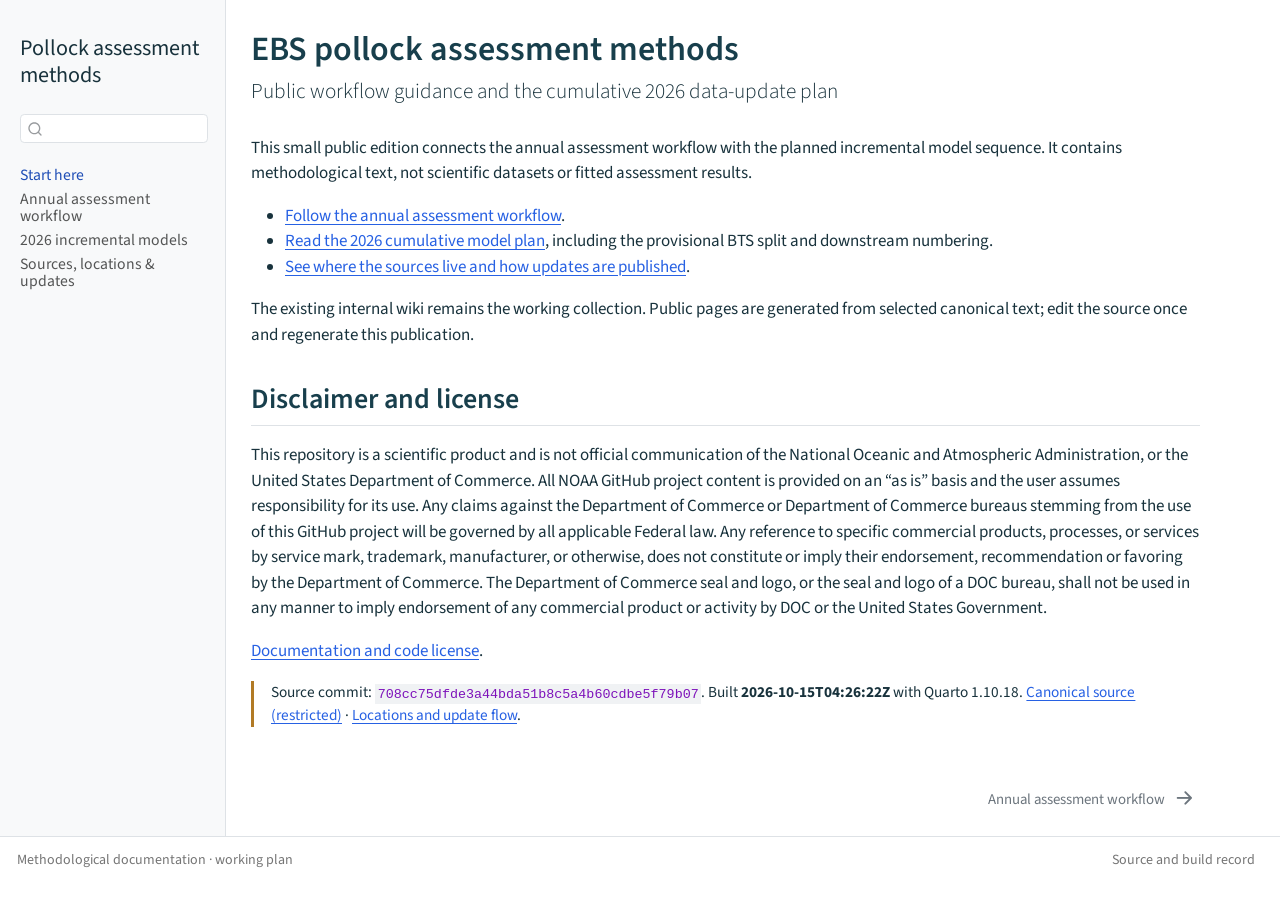
==== docs/index.html @ fc941b64 "Publish methodology generated from canonical source 708cc75" ====
<!DOCTYPE html>
<html xmlns="http://www.w3.org/1999/xhtml" lang="en-US" xml:lang="en-US"><head>

<meta charset="utf-8">
<meta name="generator" content="quarto-1.10.18">

<meta name="viewport" content="width=device-width, initial-scale=1.0, user-scalable=yes">


<title>EBS pollock assessment methods – Pollock assessment methods</title>
<style>
/* Default styles provided by pandoc.
** See https://pandoc.org/MANUAL.html#variables-for-html for config info.
*/
span.smallcaps{font-variant: small-caps;}
div.columns{display: flex; gap: 1.5em;}
div.column{flex: auto;}
@media screen {
div.columns{gap: min(4vw, 1.5em);}
div.column{overflow-x: auto;}
}
div.hanging-indent{margin-left: 1.5em; text-indent: -1.5em;}
ul.task-list{list-style: none;}
ul.task-list li input[type="checkbox"] {
  width: 0.8em;
  margin: 0 0.8em 0.2em -1em; /* quarto-specific, see https://github.com/quarto-dev/quarto-cli/issues/4556 */ 
  vertical-align: middle;
}
</style>


<script src="site_libs/quarto-nav/quarto-nav.js"></script>
<script src="site_libs/quarto-nav/headroom.min.js"></script>
<script src="site_libs/clipboard/clipboard.min.js"></script>
<script src="site_libs/quarto-search/autocomplete.umd.js"></script>
<script src="site_libs/quarto-search/fuse.min.js"></script>
<script src="site_libs/quarto-search/quarto-search.js"></script>
<meta name="quarto:offset" content="./">
<link href="./ebs-assessment-workflow.html" rel="next">
<script src="site_libs/quarto-html/quarto.js" type="module"></script>
<script src="site_libs/quarto-html/tabsets/tabsets.js" type="module"></script>
<script src="site_libs/quarto-html/popper.min.js"></script>
<script src="site_libs/quarto-html/tippy.umd.min.js"></script>
<script src="site_libs/quarto-html/anchor.min.js"></script>
<link href="site_libs/quarto-html/tippy.css" rel="stylesheet">
<link href="site_libs/quarto-html/quarto-syntax-highlighting-64a204ab8560d761af7679ceaba22944.css" rel="stylesheet" id="quarto-text-highlighting-styles">
<script src="site_libs/bootstrap/bootstrap.min.js"></script>
<link href="site_libs/bootstrap/bootstrap-icons.css" rel="stylesheet">
<link href="site_libs/bootstrap/bootstrap-2c353fb1ee9795f3e46801e7bd733d82.min.css" rel="stylesheet" append-hash="true" id="quarto-bootstrap" data-mode="light">
<script id="quarto-search-options" type="application/json">{
  "location": "sidebar",
  "copy-button": false,
  "collapse-after": 3,
  "panel-placement": "start",
  "type": "textbox",
  "limit": 50,
  "keyboard-shortcut": [
    "f",
    "/",
    "s"
  ],
  "language": {
    "search-no-results-text": "No results",
    "search-matching-documents-text": "matching documents",
    "search-copy-link-title": "Copy link to search",
    "search-hide-matches-text": "Hide additional matches",
    "search-more-match-text": "more match in this document",
    "search-more-matches-text": "more matches in this document",
    "search-clear-button-title": "Clear",
    "search-text-placeholder": "",
    "search-detached-cancel-button-title": "Cancel",
    "search-submit-button-title": "Submit",
    "search-label": "Search"
  }
}</script>


<link rel="stylesheet" href="styles.css">
</head>

<body class="nav-sidebar docked fullcontent quarto-light">

<div id="quarto-search-results"></div>
  <header id="quarto-header" class="headroom fixed-top">
  <nav class="quarto-secondary-nav">
    <div class="container-fluid d-flex">
      <button type="button" class="quarto-btn-toggle btn" data-bs-toggle="collapse" role="button" data-bs-target=".quarto-sidebar-collapse-item" aria-controls="quarto-sidebar" aria-expanded="false" aria-label="Toggle sidebar navigation" onclick="if (window.quartoToggleHeadroom) { window.quartoToggleHeadroom(); }">
        <i class="bi bi-layout-text-sidebar-reverse"></i>
      </button>
        <nav class="quarto-page-breadcrumbs" aria-label="breadcrumb"><ol class="breadcrumb"><li class="breadcrumb-item"><a href="./index.html">Start here</a></li></ol></nav>
        <a class="flex-grow-1" role="navigation" data-bs-toggle="collapse" data-bs-target=".quarto-sidebar-collapse-item" aria-controls="quarto-sidebar" aria-expanded="false" aria-label="Toggle sidebar navigation" onclick="if (window.quartoToggleHeadroom) { window.quartoToggleHeadroom(); }">      
        </a>
      <button type="button" class="btn quarto-search-button" aria-label="Search" onclick="window.quartoOpenSearch();">
        <i class="bi bi-search"></i>
      </button>
    </div>
  </nav>
</header>
<!-- content -->
<div id="quarto-content" class="quarto-container page-columns page-rows-contents page-layout-article">
<!-- sidebar -->
  <nav id="quarto-sidebar" class="sidebar collapse collapse-horizontal quarto-sidebar-collapse-item sidebar-navigation docked overflow-auto">
    <div class="pt-lg-2 mt-2 text-left sidebar-header">
    <div class="sidebar-title mb-0 py-0">
      <a href="./">Pollock assessment methods</a> 
    </div>
      </div>
        <div class="mt-2 flex-shrink-0 align-items-center">
        <div class="sidebar-search">
        <div id="quarto-search" class="" title="Search"></div>
        </div>
        </div>
    <div class="sidebar-menu-container"> 
    <ul class="list-unstyled mt-1">
        <li class="sidebar-item">
  <div class="sidebar-item-container"> 
  <a href="./index.html" class="sidebar-item-text sidebar-link active">
 <span class="menu-text">Start here</span></a>
  </div>
</li>
        <li class="sidebar-item">
  <div class="sidebar-item-container"> 
  <a href="./ebs-assessment-workflow.html" class="sidebar-item-text sidebar-link">
 <span class="menu-text">Annual assessment workflow</span></a>
  </div>
</li>
        <li class="sidebar-item">
  <div class="sidebar-item-container"> 
  <a href="./incremental-models-2026.html" class="sidebar-item-text sidebar-link">
 <span class="menu-text">2026 incremental models</span></a>
  </div>
</li>
        <li class="sidebar-item">
  <div class="sidebar-item-container"> 
  <a href="./where-things-live.html" class="sidebar-item-text sidebar-link">
 <span class="menu-text">Sources, locations &amp; updates</span></a>
  </div>
</li>
    </ul>
    </div>
</nav>
<div id="quarto-sidebar-glass" class="quarto-sidebar-collapse-item" data-bs-toggle="collapse" data-bs-target=".quarto-sidebar-collapse-item"></div>
<!-- margin-sidebar -->
    
<!-- main -->
<main class="content" id="quarto-document-content">

<header id="title-block-header" class="quarto-title-block default">
<div class="quarto-title">
<h1 class="title">EBS pollock assessment methods</h1>
<p class="subtitle lead">Public workflow guidance and the cumulative 2026 data-update plan</p>
</div>



<div class="quarto-title-meta">

    
  
    
  </div>
  


</header>


<p>This small public edition connects the annual assessment workflow with the planned incremental model sequence. It contains methodological text, not scientific datasets or fitted assessment results.</p>
<ul>
<li><a href="./ebs-assessment-workflow.html">Follow the annual assessment workflow</a>.</li>
<li><a href="./incremental-models-2026.html">Read the 2026 cumulative model plan</a>, including the provisional BTS split and downstream numbering.</li>
<li><a href="./where-things-live.html">See where the sources live and how updates are published</a>.</li>
</ul>
<p>The existing internal wiki remains the working collection. Public pages are generated from selected canonical text; edit the source once and regenerate this publication.</p>
<section id="disclaimer-and-license" class="level2">
<h2 class="anchored" data-anchor-id="disclaimer-and-license">Disclaimer and license</h2>
<p>This repository is a scientific product and is not official communication of the National Oceanic and Atmospheric Administration, or the United States Department of Commerce. All NOAA GitHub project content is provided on an “as is” basis and the user assumes responsibility for its use. Any claims against the Department of Commerce or Department of Commerce bureaus stemming from the use of this GitHub project will be governed by all applicable Federal law. Any reference to specific commercial products, processes, or services by service mark, trademark, manufacturer, or otherwise, does not constitute or imply their endorsement, recommendation or favoring by the Department of Commerce. The Department of Commerce seal and logo, or the seal and logo of a DOC bureau, shall not be used in any manner to imply endorsement of any commercial product or activity by DOC or the United States Government.</p>
<p><a href="https://github.com/afsc-assessments/pollock_prep_site/blob/main/LICENSE">Documentation and code license</a>.</p>
<div class="release-record">
<p>Source commit: <code>708cc75dfde3a44bda51b8c5a4b60cdbe5f79b07</code>. Built <strong>2026-10-15T04:26:22Z</strong> with Quarto 1.10.18. <a href="https://github.com/noaa-afsc/pollock_prep/tree/708cc75dfde3a44bda51b8c5a4b60cdbe5f79b07">Canonical source (restricted)</a> · <a href="./where-things-live.html">Locations and update flow</a>.</p>
</div>


</section>

</main> <!-- /main -->
<script id="quarto-html-after-body" type="application/javascript">
  window.document.addEventListener("DOMContentLoaded", function (event) {
    const icon = "";
    const anchorJS = new window.AnchorJS();
    anchorJS.options = {
      placement: 'right',
      icon: icon
    };
    anchorJS.add('.anchored');
    const isCodeAnnotation = (el) => {
      for (const clz of el.classList) {
        if (clz.startsWith('code-annotation-')) {                     
          return true;
        }
      }
      return false;
    }
    const onCopySuccess = function(e) {
      // button target
      const button = e.trigger;
      // don't keep focus
      button.blur();
      // flash "checked"
      button.classList.add('code-copy-button-checked');
      var currentTitle = button.getAttribute("title");
      button.setAttribute("title", "Copied!");
      let tooltip;
      if (window.bootstrap) {
        button.setAttribute("data-bs-toggle", "tooltip");
        button.setAttribute("data-bs-placement", "left");
        button.setAttribute("data-bs-title", "Copied!");
        tooltip = new bootstrap.Tooltip(button, 
          { trigger: "manual", 
            customClass: "code-copy-button-tooltip",
            offset: [0, -8]});
        tooltip.show();    
      }
      setTimeout(function() {
        if (tooltip) {
          tooltip.hide();
          button.removeAttribute("data-bs-title");
          button.removeAttribute("data-bs-toggle");
          button.removeAttribute("data-bs-placement");
        }
        button.setAttribute("title", currentTitle);
        button.classList.remove('code-copy-button-checked');
      }, 1000);
      // clear code selection
      e.clearSelection();
    }
    const getTextToCopy = function(trigger) {
      const outerScaffold = trigger.parentElement.cloneNode(true);
      const codeEl = outerScaffold.querySelector('code');
      for (const childEl of codeEl.children) {
        if (isCodeAnnotation(childEl)) {
          childEl.remove();
        }
      }
      return codeEl.innerText;
    }
    const clipboard = new window.ClipboardJS('.code-copy-button:not([data-in-quarto-modal])', {
      text: getTextToCopy
    });
    clipboard.on('success', onCopySuccess);
    if (window.document.getElementById('quarto-embedded-source-code-modal')) {
      const clipboardModal = new window.ClipboardJS('.code-copy-button[data-in-quarto-modal]', {
        text: getTextToCopy,
        container: window.document.getElementById('quarto-embedded-source-code-modal')
      });
      clipboardModal.on('success', onCopySuccess);
    }
      var localhostRegex = new RegExp(/^(?:http|https):\/\/localhost\:?[0-9]*\//);
      var mailtoRegex = new RegExp(/^mailto:/);
        var filterRegex = new RegExp("https:\/\/afsc-assessments\.github\.io\/pollock_prep_site\/");
      var isInternal = (href) => {
          return filterRegex.test(href) || localhostRegex.test(href) || mailtoRegex.test(href);
      }
      // Inspect non-navigation links and adorn them if external
     var links = window.document.querySelectorAll('a[href]:not(.nav-link):not(.navbar-brand):not(.toc-action):not(.sidebar-link):not(.sidebar-item-toggle):not(.pagination-link):not(.no-external):not([aria-hidden]):not(.dropdown-item):not(.quarto-navigation-tool):not(.about-link)');
      for (var i=0; i<links.length; i++) {
        const link = links[i];
        if (!isInternal(link.href)) {
          // undo the damage that might have been done by quarto-nav.js in the case of
          // links that we want to consider external
          if (link.dataset.originalHref !== undefined) {
            link.href = link.dataset.originalHref;
          }
            // target, if specified
            link.setAttribute("target", "_blank");
            if (link.getAttribute("rel") === null) {
              link.setAttribute("rel", "noopener");
            }
        }
      }
    function tippyHover(el, contentFn, onTriggerFn, onUntriggerFn) {
      const config = {
        allowHTML: true,
        maxWidth: 500,
        delay: 100,
        arrow: false,
        appendTo: function(el) {
            return el.parentElement;
        },
        interactive: true,
        interactiveBorder: 10,
        theme: 'quarto',
        placement: 'bottom-start',
      };
      if (contentFn) {
        config.content = contentFn;
      }
      if (onTriggerFn) {
        config.onTrigger = onTriggerFn;
      }
      if (onUntriggerFn) {
        config.onUntrigger = onUntriggerFn;
      }
      window.tippy(el, config); 
    }
    const noterefs = window.document.querySelectorAll('a[role="doc-noteref"]');
    for (var i=0; i<noterefs.length; i++) {
      const ref = noterefs[i];
      tippyHover(ref, function() {
        // use id or data attribute instead here
        let href = ref.getAttribute('data-footnote-href') || ref.getAttribute('href');
        try { href = new URL(href).hash; } catch {}
        const id = href.replace(/^#\/?/, "");
        const note = window.document.getElementById(id);
        if (note) {
          return note.innerHTML;
        } else {
          return "";
        }
      });
    }
    const xrefs = window.document.querySelectorAll('a.quarto-xref');
    const processXRef = (id, note) => {
      // Strip column container classes
      const stripColumnClz = (el) => {
        el.classList.remove("page-full", "page-columns");
        if (el.children) {
          for (const child of el.children) {
            stripColumnClz(child);
          }
        }
      }
      stripColumnClz(note)
      if (id === null || id.startsWith('sec-')) {
        // Special case sections, only their first couple elements
        const container = document.createElement("div");
        if (note.children && note.children.length > 2) {
          container.appendChild(note.children[0].cloneNode(true));
          for (let i = 1; i < note.children.length; i++) {
            const child = note.children[i];
            if (child.tagName === "P" && child.innerText === "") {
              continue;
            } else {
              container.appendChild(child.cloneNode(true));
              break;
            }
          }
          if (window.Quarto?.typesetMath) {
            window.Quarto.typesetMath(container);
          }
          return container.innerHTML
        } else {
          if (window.Quarto?.typesetMath) {
            window.Quarto.typesetMath(note);
          }
          return note.innerHTML;
        }
      } else {
        // Remove any anchor links if they are present
        const anchorLink = note.querySelector('a.anchorjs-link');
        if (anchorLink) {
          anchorLink.remove();
        }
        if (window.Quarto?.typesetMath) {
          window.Quarto.typesetMath(note);
        }
        if (note.classList.contains("callout")) {
          return note.outerHTML;
        } else {
          return note.innerHTML;
        }
      }
    }
    for (var i=0; i<xrefs.length; i++) {
      const xref = xrefs[i];
      tippyHover(xref, undefined, function(instance) {
        instance.disable();
        let url = xref.getAttribute('href');
        let hash = undefined; 
        if (url.startsWith('#')) {
          hash = url;
        } else {
          try { hash = new URL(url).hash; } catch {}
        }
        if (hash) {
          const id = hash.replace(/^#\/?/, "");
          const note = window.document.getElementById(id);
          if (note !== null) {
            try {
              const html = processXRef(id, note.cloneNode(true));
              instance.setContent(html);
            } finally {
              instance.enable();
              instance.show();
            }
          } else {
            // See if we can fetch this
            fetch(url.split('#')[0])
            .then(res => res.text())
            .then(html => {
              const parser = new DOMParser();
              const htmlDoc = parser.parseFromString(html, "text/html");
              const note = htmlDoc.getElementById(id);
              if (note !== null) {
                const html = processXRef(id, note);
                instance.setContent(html);
              } 
            }).finally(() => {
              instance.enable();
              instance.show();
            });
          }
        } else {
          // See if we can fetch a full url (with no hash to target)
          // This is a special case and we should probably do some content thinning / targeting
          fetch(url)
          .then(res => res.text())
          .then(html => {
            const parser = new DOMParser();
            const htmlDoc = parser.parseFromString(html, "text/html");
            const note = htmlDoc.querySelector('main.content');
            if (note !== null) {
              // This should only happen for chapter cross references
              // (since there is no id in the URL)
              // remove the first header
              if (note.children.length > 0 && note.children[0].tagName === "HEADER") {
                note.children[0].remove();
              }
              const html = processXRef(null, note);
              instance.setContent(html);
            } 
          }).finally(() => {
            instance.enable();
            instance.show();
          });
        }
      }, function(instance) {
      });
    }
        let selectedAnnoteEl;
        const selectorForAnnotation = ( cell, annotation) => {
          let cellAttr = 'data-code-cell="' + cell + '"';
          let lineAttr = 'data-code-annotation="' +  annotation + '"';
          const selector = 'span[' + cellAttr + '][' + lineAttr + ']';
          return selector;
        }
        const selectCodeLines = (annoteEl) => {
          const doc = window.document;
          const targetCell = annoteEl.getAttribute("data-target-cell");
          const targetAnnotation = annoteEl.getAttribute("data-target-annotation");
          const annoteSpan = window.document.querySelector(selectorForAnnotation(targetCell, targetAnnotation));
          const lines = annoteSpan.getAttribute("data-code-lines").split(",");
          const lineIds = lines.map((line) => {
            return targetCell + "-" + line;
          })
          let top = null;
          let height = null;
          let parent = null;
          if (lineIds.length > 0) {
              //compute the position of the single el (top and bottom and make a div)
              const el = window.document.getElementById(lineIds[0]);
              top = el.offsetTop;
              height = el.offsetHeight;
              parent = el.parentElement.parentElement;
            if (lineIds.length > 1) {
              const lastEl = window.document.getElementById(lineIds[lineIds.length - 1]);
              const bottom = lastEl.offsetTop + lastEl.offsetHeight;
              height = bottom - top;
            }
            if (top !== null && height !== null && parent !== null) {
              // cook up a div (if necessary) and position it 
              let div = window.document.getElementById("code-annotation-line-highlight");
              if (div === null) {
                div = window.document.createElement("div");
                div.setAttribute("id", "code-annotation-line-highlight");
                div.style.position = 'absolute';
                parent.appendChild(div);
              }
              div.style.top = top - 2 + "px";
              div.style.height = height + 4 + "px";
              div.style.left = 0;
              let gutterDiv = window.document.getElementById("code-annotation-line-highlight-gutter");
              if (gutterDiv === null) {
                gutterDiv = window.document.createElement("div");
                gutterDiv.setAttribute("id", "code-annotation-line-highlight-gutter");
                gutterDiv.style.position = 'absolute';
                const codeCell = window.document.getElementById(targetCell);
                const gutter = codeCell.querySelector('.code-annotation-gutter');
                gutter.appendChild(gutterDiv);
              }
              gutterDiv.style.top = top - 2 + "px";
              gutterDiv.style.height = height + 4 + "px";
            }
            selectedAnnoteEl = annoteEl;
          }
        };
        const unselectCodeLines = () => {
          const elementsIds = ["code-annotation-line-highlight", "code-annotation-line-highlight-gutter"];
          elementsIds.forEach((elId) => {
            const div = window.document.getElementById(elId);
            if (div) {
              div.remove();
            }
          });
          selectedAnnoteEl = undefined;
        };
          // Handle positioning of the toggle
      window.addEventListener(
        "resize",
        throttle(() => {
          elRect = undefined;
          if (selectedAnnoteEl) {
            selectCodeLines(selectedAnnoteEl);
          }
        }, 10)
      );
      function throttle(fn, ms) {
      let throttle = false;
      let timer;
        return (...args) => {
          if(!throttle) { // first call gets through
              fn.apply(this, args);
              throttle = true;
          } else { // all the others get throttled
              if(timer) clearTimeout(timer); // cancel #2
              timer = setTimeout(() => {
                fn.apply(this, args);
                timer = throttle = false;
              }, ms);
          }
        };
      }
        // Attach click handler to the DT
        const annoteDls = window.document.querySelectorAll('dt[data-target-cell]');
        for (const annoteDlNode of annoteDls) {
          annoteDlNode.addEventListener('click', (event) => {
            const clickedEl = event.target;
            if (clickedEl !== selectedAnnoteEl) {
              unselectCodeLines();
              const activeEl = window.document.querySelector('dt[data-target-cell].code-annotation-active');
              if (activeEl) {
                activeEl.classList.remove('code-annotation-active');
              }
              selectCodeLines(clickedEl);
              clickedEl.classList.add('code-annotation-active');
            } else {
              // Unselect the line
              unselectCodeLines();
              clickedEl.classList.remove('code-annotation-active');
            }
          });
        }
    const findCites = (el) => {
      const parentEl = el.parentElement;
      if (parentEl) {
        const cites = parentEl.dataset.cites;
        if (cites) {
          return {
            el,
            cites: cites.split(' ')
          };
        } else {
          return findCites(el.parentElement)
        }
      } else {
        return undefined;
      }
    };
    var bibliorefs = window.document.querySelectorAll('a[role="doc-biblioref"]');
    for (var i=0; i<bibliorefs.length; i++) {
      const ref = bibliorefs[i];
      const citeInfo = findCites(ref);
      if (citeInfo) {
        tippyHover(citeInfo.el, function() {
          var popup = window.document.createElement('div');
          citeInfo.cites.forEach(function(cite) {
            var citeDiv = window.document.createElement('div');
            citeDiv.classList.add('hanging-indent');
            citeDiv.classList.add('csl-entry');
            var biblioDiv = window.document.getElementById('ref-' + cite);
            if (biblioDiv) {
              citeDiv.innerHTML = biblioDiv.innerHTML;
            }
            popup.appendChild(citeDiv);
          });
          return popup.innerHTML;
        });
      }
    }
  });
  </script>
<nav class="page-navigation">
  <div class="nav-page nav-page-previous">
  </div>
  <div class="nav-page nav-page-next">
      <a href="./ebs-assessment-workflow.html" class="pagination-link" aria-label="Annual assessment workflow">
        <span class="nav-page-text">Annual assessment workflow</span> <i class="bi bi-arrow-right-short"></i>
      </a>
  </div>
</nav>
</div> <!-- /content -->
<footer class="footer">
  <div class="nav-footer">
    <div class="nav-footer-left">
<p>Methodological documentation · working plan</p>
</div>   
    <div class="nav-footer-center">
      &nbsp;
    </div>
    <div class="nav-footer-right">
      <ul class="footer-items list-unstyled">
    <li class="nav-item">
    <a class="nav-link active" href="./where-things-live.html" aria-current="page">
<p>Source and build record</p>
</a>
  </li>  
</ul>
    </div>
  </div>
</footer>




</body></html>
---- docs/site_libs/quarto-html/tippy.css ----
.tippy-box[data-animation=fade][data-state=hidden]{opacity:0}[data-tippy-root]{max-width:calc(100vw - 10px)}.tippy-box{position:relative;background-color:#333;color:#fff;border-radius:4px;font-size:14px;line-height:1.4;white-space:normal;outline:0;transition-property:transform,visibility,opacity}.tippy-box[data-placement^=top]>.tippy-arrow{bottom:0}.tippy-box[data-placement^=top]>.tippy-arrow:before{bottom:-7px;left:0;border-width:8px 8px 0;border-top-color:initial;transform-origin:center top}.tippy-box[data-placement^=bottom]>.tippy-arrow{top:0}.tippy-box[data-placement^=bottom]>.tippy-arrow:before{top:-7px;left:0;border-width:0 8px 8px;border-bottom-color:initial;transform-origin:center bottom}.tippy-box[data-placement^=left]>.tippy-arrow{right:0}.tippy-box[data-placement^=left]>.tippy-arrow:before{border-width:8px 0 8px 8px;border-left-color:initial;right:-7px;transform-origin:center left}.tippy-box[data-placement^=right]>.tippy-arrow{left:0}.tippy-box[data-placement^=right]>.tippy-arrow:before{left:-7px;border-width:8px 8px 8px 0;border-right-color:initial;transform-origin:center right}.tippy-box[data-inertia][data-state=visible]{transition-timing-function:cubic-bezier(.54,1.5,.38,1.11)}.tippy-arrow{width:16px;height:16px;color:#333}.tippy-arrow:before{content:"";position:absolute;border-color:transparent;border-style:solid}.tippy-content{position:relative;padding:5px 9px;z-index:1}
---- docs/site_libs/quarto-html/quarto-syntax-highlighting-64a204ab8560d761af7679ceaba22944.css ----
/* quarto syntax highlight colors */
:root {
  --quarto-hl-ot-color: #003B4F;
  --quarto-hl-at-color: #657422;
  --quarto-hl-ss-color: #20794D;
  --quarto-hl-an-color: #5E5E5E;
  --quarto-hl-fu-color: #4758AB;
  --quarto-hl-st-color: #20794D;
  --quarto-hl-cf-color: #003B4F;
  --quarto-hl-op-color: #5E5E5E;
  --quarto-hl-er-color: #AD0000;
  --quarto-hl-bn-color: #AD0000;
  --quarto-hl-al-color: #AD0000;
  --quarto-hl-va-color: #111111;
  --quarto-hl-bu-color: inherit;
  --quarto-hl-ex-color: inherit;
  --quarto-hl-pp-color: #AD0000;
  --quarto-hl-in-color: #5E5E5E;
  --quarto-hl-vs-color: #20794D;
  --quarto-hl-wa-color: #5E5E5E;
  --quarto-hl-do-color: #5E5E5E;
  --quarto-hl-im-color: #00769E;
  --quarto-hl-ch-color: #20794D;
  --quarto-hl-dt-color: #AD0000;
  --quarto-hl-fl-color: #AD0000;
  --quarto-hl-co-color: #5E5E5E;
  --quarto-hl-cv-color: #5E5E5E;
  --quarto-hl-cn-color: #8f5902;
  --quarto-hl-sc-color: #5E5E5E;
  --quarto-hl-dv-color: #AD0000;
  --quarto-hl-kw-color: #003B4F;
}

/* other quarto variables */
:root {
  --quarto-font-monospace: SFMono-Regular, Menlo, Monaco, Consolas, "Liberation Mono", "Courier New", monospace;
}

/* syntax highlight based on Pandoc's rules */
pre > code.sourceCode > span {
  color: #003B4F;
}

code.sourceCode > span {
  color: #003B4F;
}

div.sourceCode,
div.sourceCode pre.sourceCode {
  color: #003B4F;
}

/* Normal */
code span {
  color: #003B4F;
}

/* Alert */
code span.al {
  color: #AD0000;
  font-style: inherit;
}

/* Annotation */
code span.an {
  color: #5E5E5E;
  font-style: inherit;
}

/* Attribute */
code span.at {
  color: #657422;
  font-style: inherit;
}

/* BaseN */
code span.bn {
  color: #AD0000;
  font-style: inherit;
}

/* BuiltIn */
code span.bu {
  font-style: inherit;
}

/* ControlFlow */
code span.cf {
  color: #003B4F;
  font-weight: bold;
  font-style: inherit;
}

/* Char */
code span.ch {
  color: #20794D;
  font-style: inherit;
}

/* Constant */
code span.cn {
  color: #8f5902;
  font-style: inherit;
}

/* Comment */
code span.co {
  color: #5E5E5E;
  font-style: inherit;
}

/* CommentVar */
code span.cv {
  color: #5E5E5E;
  font-style: italic;
}

/* Documentation */
code span.do {
  color: #5E5E5E;
  font-style: italic;
}

/* DataType */
code span.dt {
  color: #AD0000;
  font-style: inherit;
}

/* DecVal */
code span.dv {
  color: #AD0000;
  font-style: inherit;
}

/* Error */
code span.er {
  color: #AD0000;
  font-style: inherit;
}

/* Extension */
code span.ex {
  font-style: inherit;
}

/* Float */
code span.fl {
  color: #AD0000;
  font-style: inherit;
}

/* Function */
code span.fu {
  color: #4758AB;
  font-style: inherit;
}

/* Import */
code span.im {
  color: #00769E;
  font-style: inherit;
}

/* Information */
code span.in {
  color: #5E5E5E;
  font-style: inherit;
}

/* Keyword */
code span.kw {
  color: #003B4F;
  font-weight: bold;
  font-style: inherit;
}

/* Operator */
code span.op {
  color: #5E5E5E;
  font-style: inherit;
}

/* Other */
code span.ot {
  color: #003B4F;
  font-style: inherit;
}

/* Preprocessor */
code span.pp {
  color: #AD0000;
  font-style: inherit;
}

/* SpecialChar */
code span.sc {
  color: #5E5E5E;
  font-style: inherit;
}

/* SpecialString */
code span.ss {
  color: #20794D;
  font-style: inherit;
}

/* String */
code span.st {
  color: #20794D;
  font-style: inherit;
}

/* Variable */
code span.va {
  color: #111111;
  font-style: inherit;
}

/* VerbatimString */
code span.vs {
  color: #20794D;
  font-style: inherit;
}

/* Warning */
code span.wa {
  color: #5E5E5E;
  font-style: italic;
}

.prevent-inlining {
  content: "</";
}

/*# sourceMappingURL=9d8d5bb603a83b8298b89080a598c93b.css.map */
---- docs/styles.css ----
:root { --bs-link-color: #135f7a; }
body { color: #18323c; }
h1, h2, h3 { color: #183f4c; }
.sidebar-title { font-weight: 700; }
.release-record { border-left: 3px solid #b17a25; padding-left: 1rem; font-size: .9rem; }
a:focus-visible { outline: 3px solid #b17a25; outline-offset: 3px; }
table { font-size: .94rem; }
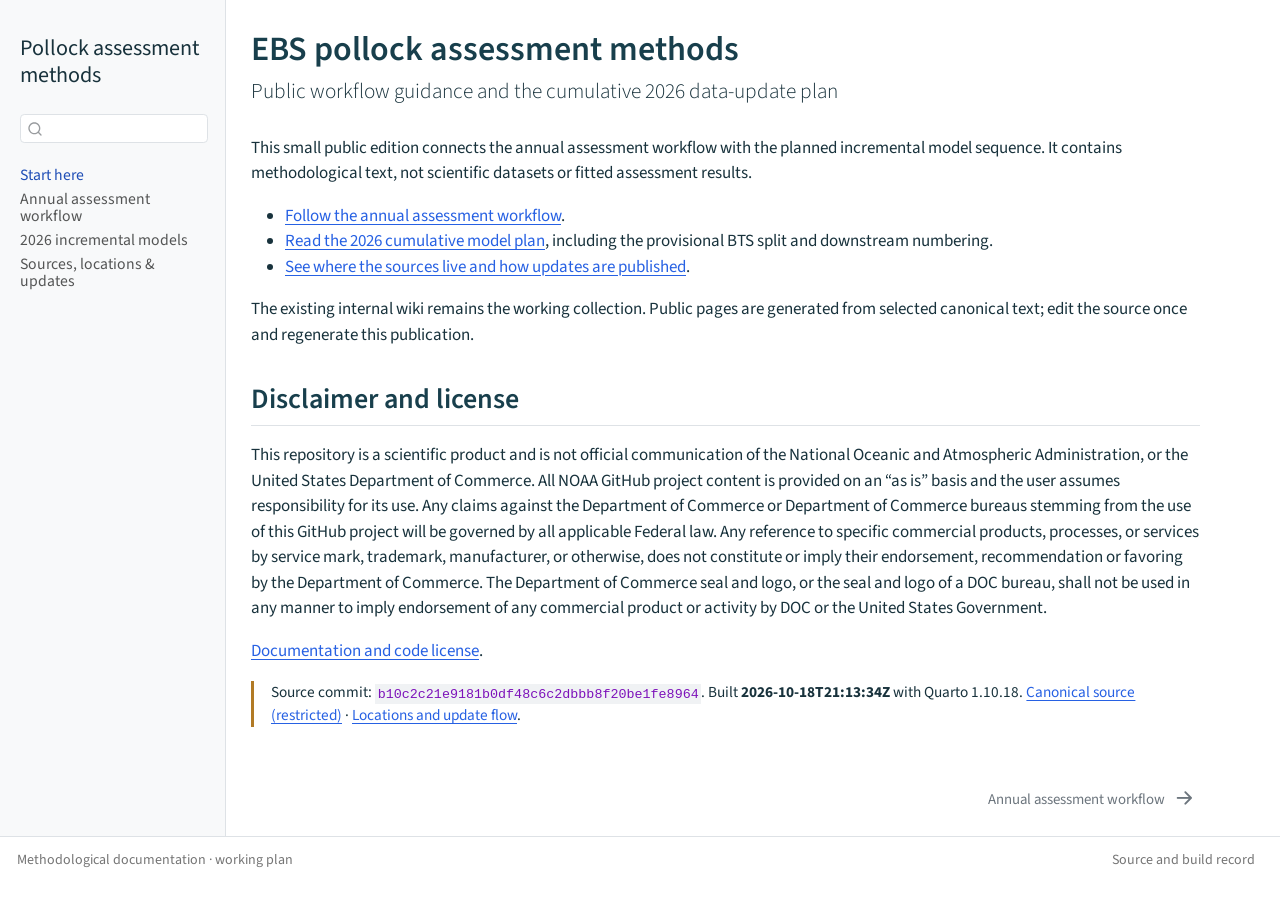
==== commit 04c131e6: "Publish AVO calibration plan through increment 0.9 Generated from canonical source b10c2c21e9181b0df" ====
--- a/docs/index.html
+++ b/docs/index.html
@@ -177,7 +177,7 @@
 <p>This repository is a scientific product and is not official communication of the National Oceanic and Atmospheric Administration, or the United States Department of Commerce. All NOAA GitHub project content is provided on an “as is” basis and the user assumes responsibility for its use. Any claims against the Department of Commerce or Department of Commerce bureaus stemming from the use of this GitHub project will be governed by all applicable Federal law. Any reference to specific commercial products, processes, or services by service mark, trademark, manufacturer, or otherwise, does not constitute or imply their endorsement, recommendation or favoring by the Department of Commerce. The Department of Commerce seal and logo, or the seal and logo of a DOC bureau, shall not be used in any manner to imply endorsement of any commercial product or activity by DOC or the United States Government.</p>
 <p><a href="https://github.com/afsc-assessments/pollock_prep_site/blob/main/LICENSE">Documentation and code license</a>.</p>
 <div class="release-record">
-<p>Source commit: <code>708cc75dfde3a44bda51b8c5a4b60cdbe5f79b07</code>. Built <strong>2026-10-15T04:26:22Z</strong> with Quarto 1.10.18. <a href="https://github.com/noaa-afsc/pollock_prep/tree/708cc75dfde3a44bda51b8c5a4b60cdbe5f79b07">Canonical source (restricted)</a> · <a href="./where-things-live.html">Locations and update flow</a>.</p>
+<p>Source commit: <code>b10c2c21e9181b0df48c6c2dbbb8f20be1fe8964</code>. Built <strong>2026-10-18T21:13:34Z</strong> with Quarto 1.10.18. <a href="https://github.com/noaa-afsc/pollock_prep/tree/b10c2c21e9181b0df48c6c2dbbb8f20be1fe8964">Canonical source (restricted)</a> · <a href="./where-things-live.html">Locations and update flow</a>.</p>
 </div>
 
 
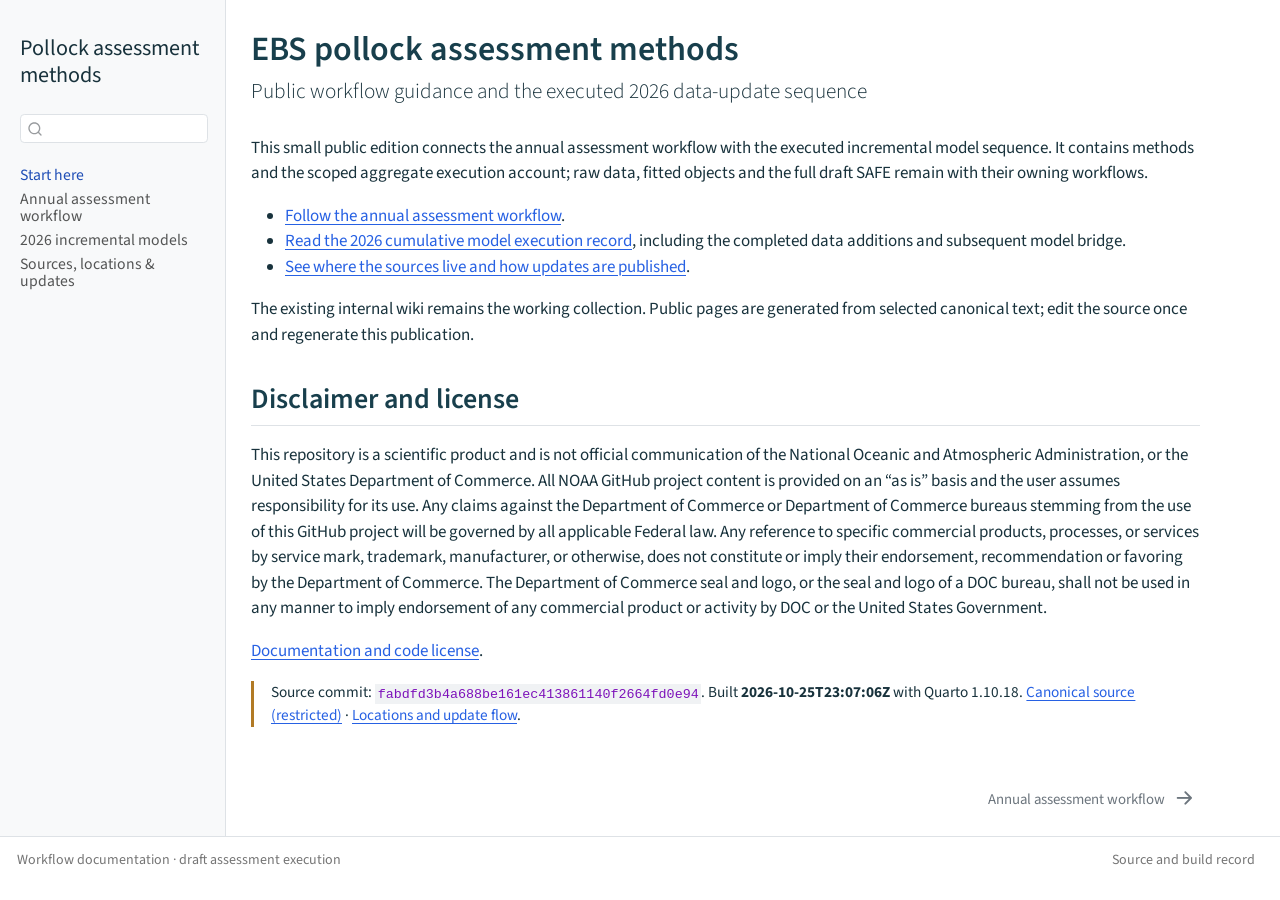
==== commit 32a2cd82: "Publish executed 2026 increments from fabdfd3b4a688be161ec413861140f2664fd0e94" ====
--- a/docs/index.html
+++ b/docs/index.html
@@ -148,7 +148,7 @@
 <header id="title-block-header" class="quarto-title-block default">
 <div class="quarto-title">
 <h1 class="title">EBS pollock assessment methods</h1>
-<p class="subtitle lead">Public workflow guidance and the cumulative 2026 data-update plan</p>
+<p class="subtitle lead">Public workflow guidance and the executed 2026 data-update sequence</p>
 </div>
 
 
@@ -165,10 +165,10 @@
 </header>
 
 
-<p>This small public edition connects the annual assessment workflow with the planned incremental model sequence. It contains methodological text, not scientific datasets or fitted assessment results.</p>
+<p>This small public edition connects the annual assessment workflow with the executed incremental model sequence. It contains methods and the scoped aggregate execution account; raw data, fitted objects and the full draft SAFE remain with their owning workflows.</p>
 <ul>
 <li><a href="./ebs-assessment-workflow.html">Follow the annual assessment workflow</a>.</li>
-<li><a href="./incremental-models-2026.html">Read the 2026 cumulative model plan</a>, including the provisional BTS split and downstream numbering.</li>
+<li><a href="./incremental-models-2026.html">Read the 2026 cumulative model execution record</a>, including the completed data additions and subsequent model bridge.</li>
 <li><a href="./where-things-live.html">See where the sources live and how updates are published</a>.</li>
 </ul>
 <p>The existing internal wiki remains the working collection. Public pages are generated from selected canonical text; edit the source once and regenerate this publication.</p>
@@ -177,7 +177,7 @@
 <p>This repository is a scientific product and is not official communication of the National Oceanic and Atmospheric Administration, or the United States Department of Commerce. All NOAA GitHub project content is provided on an “as is” basis and the user assumes responsibility for its use. Any claims against the Department of Commerce or Department of Commerce bureaus stemming from the use of this GitHub project will be governed by all applicable Federal law. Any reference to specific commercial products, processes, or services by service mark, trademark, manufacturer, or otherwise, does not constitute or imply their endorsement, recommendation or favoring by the Department of Commerce. The Department of Commerce seal and logo, or the seal and logo of a DOC bureau, shall not be used in any manner to imply endorsement of any commercial product or activity by DOC or the United States Government.</p>
 <p><a href="https://github.com/afsc-assessments/pollock_prep_site/blob/main/LICENSE">Documentation and code license</a>.</p>
 <div class="release-record">
-<p>Source commit: <code>b10c2c21e9181b0df48c6c2dbbb8f20be1fe8964</code>. Built <strong>2026-10-18T21:13:34Z</strong> with Quarto 1.10.18. <a href="https://github.com/noaa-afsc/pollock_prep/tree/b10c2c21e9181b0df48c6c2dbbb8f20be1fe8964">Canonical source (restricted)</a> · <a href="./where-things-live.html">Locations and update flow</a>.</p>
+<p>Source commit: <code>fabdfd3b4a688be161ec413861140f2664fd0e94</code>. Built <strong>2026-10-25T23:07:06Z</strong> with Quarto 1.10.18. <a href="https://github.com/noaa-afsc/pollock_prep/tree/fabdfd3b4a688be161ec413861140f2664fd0e94">Canonical source (restricted)</a> · <a href="./where-things-live.html">Locations and update flow</a>.</p>
 </div>
 
 
@@ -602,7 +602,7 @@
 <footer class="footer">
   <div class="nav-footer">
     <div class="nav-footer-left">
-<p>Methodological documentation · working plan</p>
+<p>Workflow documentation · draft assessment execution</p>
 </div>   
     <div class="nav-footer-center">
       &nbsp;
